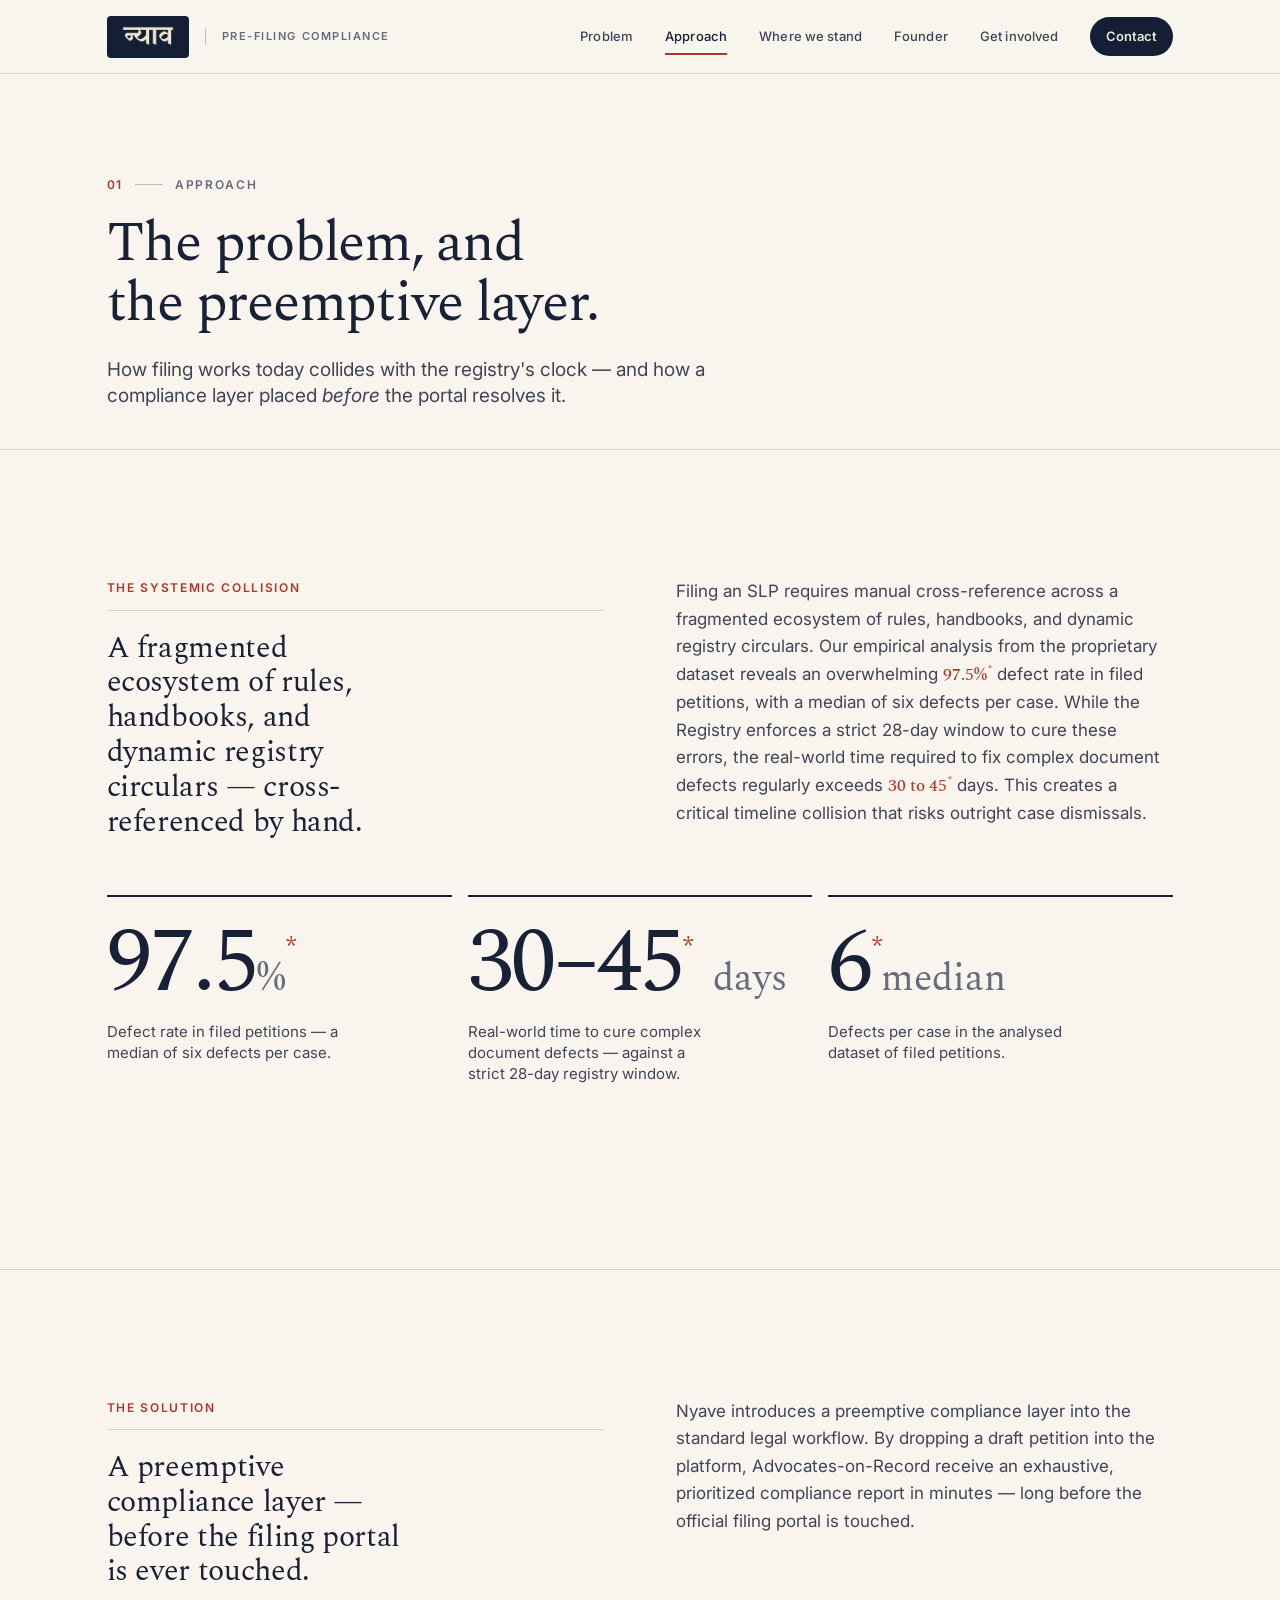
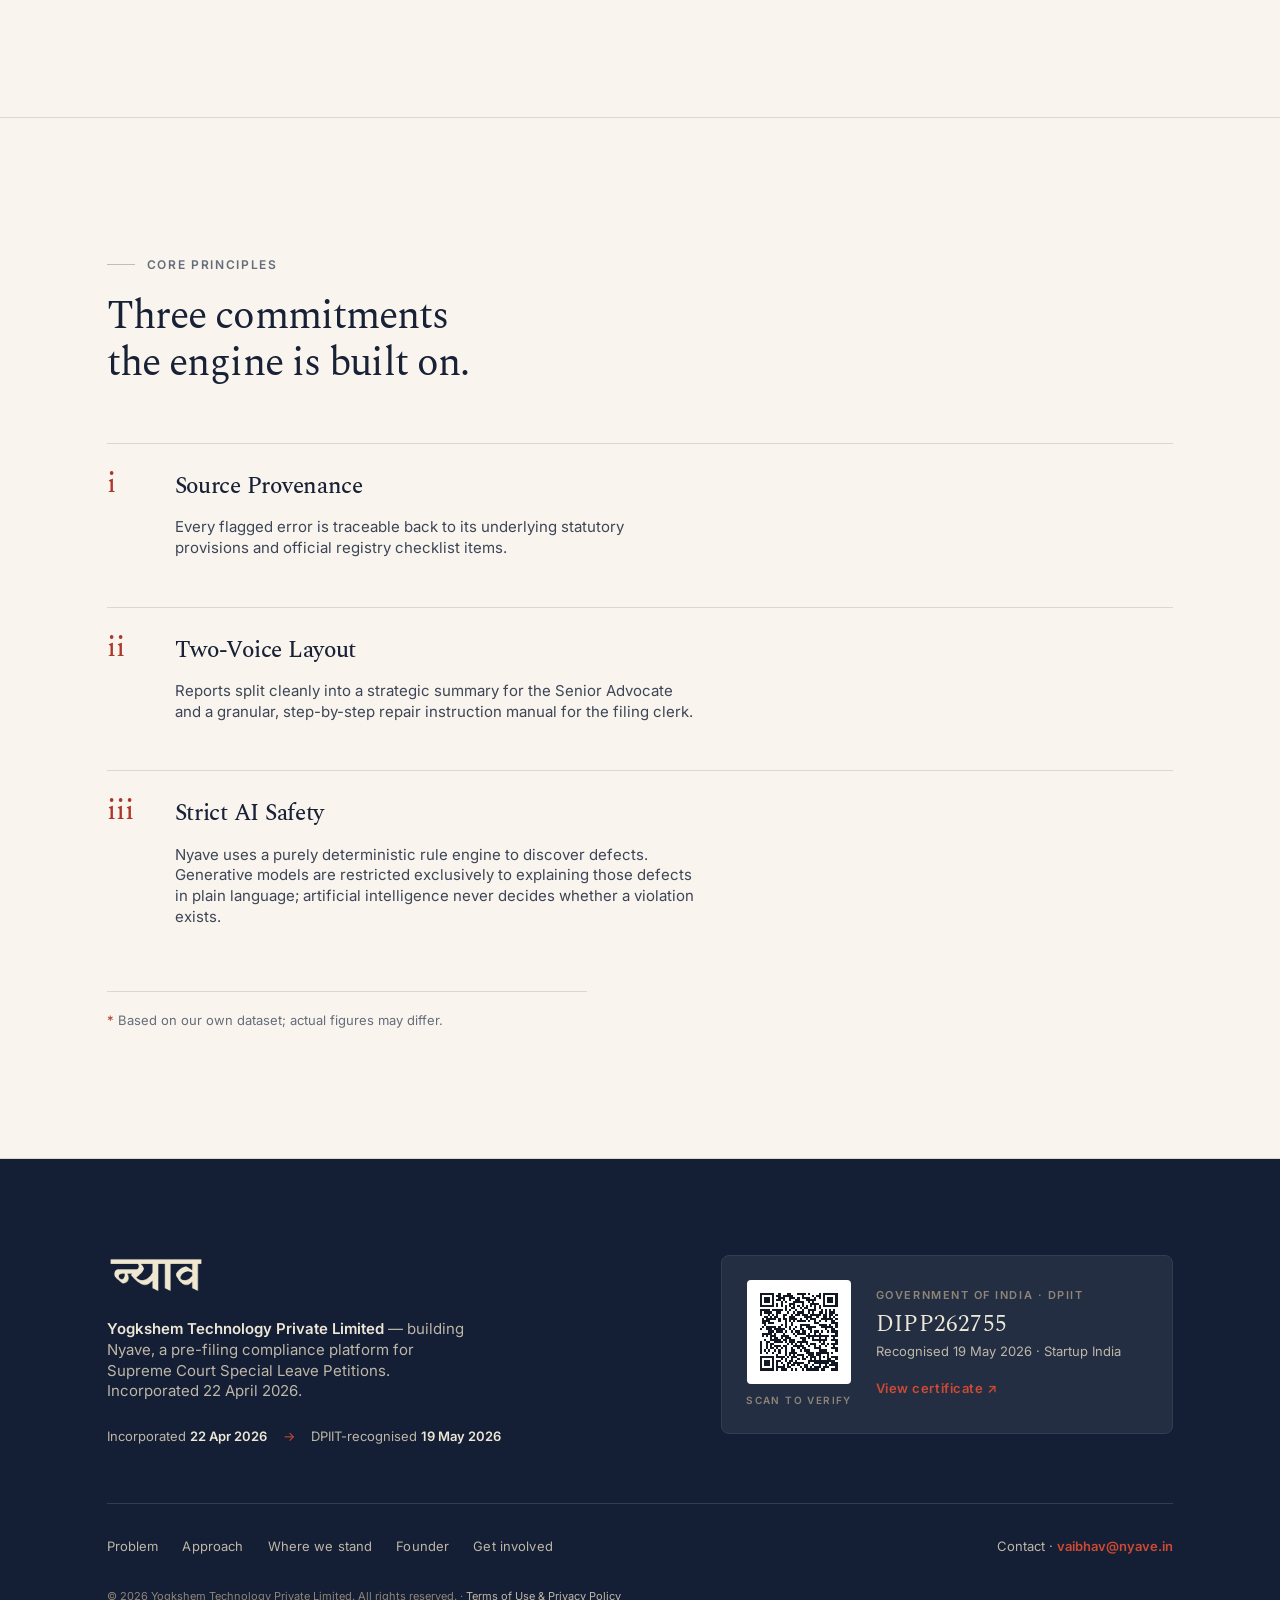
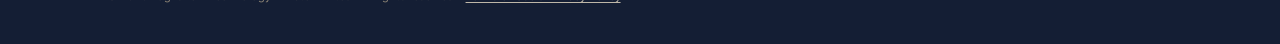
==== approach.html @ aa076293 "Replace Coming Soon with Nyave grant/credibility site Multi-section static site: Problem (hero + qui" ====
<!DOCTYPE html>
<html lang="en">
<head>
<meta charset="UTF-8">
<meta name="viewport" content="width=device-width, initial-scale=1.0">
<title>Approach — Nyave</title>
<meta name="description" content="Nyave introduces a preemptive compliance layer into the standard legal workflow — catching SLP defects before the registry does.">
<meta property="og:title" content="Approach — Nyave">
<meta property="og:description" content="The systemic collision in SLP filing, and the preemptive compliance layer that resolves it.">
<link rel="preconnect" href="https://fonts.googleapis.com">
<link rel="preconnect" href="https://fonts.gstatic.com" crossorigin>
<link href="https://fonts.googleapis.com/css2?family=Inter:wght@400;500;600;700&family=Noto+Serif+Devanagari:wght@500;600;700&family=Spectral:ital,wght@0,300;0,400;0,500;0,600;1,400;1,500&display=swap" rel="stylesheet">
<link rel="stylesheet" href="tokens.css">
<link rel="stylesheet" href="styles.css">
</head>
<body>

<header class="nav">
  <div class="nav-inner">
    <a class="brand" href="index.html" aria-label="Nyave home">
      <span class="brand-plate"><img src="assets/logo-cream.png" alt="Nyave — न्याव"></span>
      <span class="brand-tag">Pre-Filing Compliance</span>
    </a>
    <button class="nav-toggle" aria-label="Menu"><span></span><span></span><span></span></button>
    <nav class="nav-links">
      <a class="nav-link" href="index.html">Problem</a>
      <a class="nav-link active" href="approach.html">Approach</a>
      <a class="nav-link" href="where-we-stand.html">Where we stand</a>
      <a class="nav-link" href="founder.html">Founder</a>
      <a class="nav-link" href="get-involved.html">Get involved</a>
      <a class="nav-cta" href="mailto:vaibhav@nyave.in">Contact</a>
    </nav>
  </div>
</header>

<!-- ===== PAGE HEAD ===== -->
<div class="page-head">
  <div class="wrap reveal">
    <div class="eyebrow"><span class="num">01</span> <span class="tick"></span> Approach</div>
    <h1 class="page-title">The problem, and the preemptive layer.</h1>
    <p class="page-lede">How filing works today collides with the registry's clock — and how a compliance layer placed <em>before</em> the portal resolves it.</p>
  </div>
</div>

<!-- ===== SYSTEMIC COLLISION ===== -->
<section class="section">
  <div class="wrap">
    <div class="cols2 reveal">
      <div>
        <div class="col-label">The Systemic Collision</div>
        <p class="lead serif" style="font-size:var(--t-xl); line-height:var(--lh-snug); letter-spacing:var(--tr-snug); color:var(--ink); max-width:20ch;">A fragmented ecosystem of rules, handbooks, and dynamic registry circulars — cross-referenced by hand.</p>
      </div>
      <div>
        <p class="prose">Filing an SLP requires manual cross-reference across a fragmented ecosystem of rules, handbooks, and dynamic registry circulars. Our empirical analysis from the proprietary dataset reveals an overwhelming <span class="stat-inline">97.5%<span class="ast">*</span></span> defect rate in filed petitions, with a median of six defects per case. While the Registry enforces a strict 28-day window to cure these errors, the real-world time required to fix complex document defects regularly exceeds <span class="stat-inline">30 to 45<span class="ast">*</span></span> days. This creates a critical timeline collision that risks outright case dismissals.</p>
      </div>
    </div>

    <div class="stat-row reveal">
      <div class="stat-card">
        <div class="stat-fig"><span data-count="97.5" data-decimals="1">0.0</span><span class="unit">%</span><span class="ast">*</span></div>
        <p class="stat-label">Defect rate in filed petitions — a median of six defects per case.</p>
      </div>
      <div class="stat-card">
        <div class="stat-fig">30–45<span class="ast">*</span> <span class="unit">days</span></div>
        <p class="stat-label">Real-world time to cure complex document defects — against a strict 28-day registry window.</p>
      </div>
      <div class="stat-card">
        <div class="stat-fig">6<span class="ast">*</span><span class="unit">median</span></div>
        <p class="stat-label">Defects per case in the analysed dataset of filed petitions.</p>
      </div>
    </div>
  </div>
</section>

<!-- ===== THE SOLUTION ===== -->
<section class="section">
  <div class="wrap">
    <div class="cols2 reveal">
      <div>
        <div class="col-label">The Solution</div>
        <p class="lead serif" style="font-size:var(--t-xl); line-height:var(--lh-snug); letter-spacing:var(--tr-snug); color:var(--ink); max-width:20ch;">A preemptive compliance layer — before the filing portal is ever touched.</p>
      </div>
      <div>
        <p class="prose">Nyave introduces a preemptive compliance layer into the standard legal workflow. By dropping a draft petition into the platform, Advocates-on-Record receive an exhaustive, prioritized compliance report in minutes — long before the official filing portal is touched.</p>
      </div>
    </div>
  </div>
</section>

<!-- ===== CORE PRINCIPLES ===== -->
<section class="section">
  <div class="wrap">
    <div class="section-head reveal">
      <div class="eyebrow"><span class="tick"></span> Core Principles</div>
      <h2 class="section-title">Three commitments the engine is built on.</h2>
    </div>
    <div class="principles reveal">
      <div class="principle">
        <div class="principle-idx">i</div>
        <div>
          <h3>Source Provenance</h3>
          <p>Every flagged error is traceable back to its underlying statutory provisions and official registry checklist items.</p>
        </div>
      </div>
      <div class="principle">
        <div class="principle-idx">ii</div>
        <div>
          <h3>Two-Voice Layout</h3>
          <p>Reports split cleanly into a strategic summary for the Senior Advocate and a granular, step-by-step repair instruction manual for the filing clerk.</p>
        </div>
      </div>
      <div class="principle">
        <div class="principle-idx">iii</div>
        <div>
          <h3>Strict AI Safety</h3>
          <p>Nyave uses a purely deterministic rule engine to discover defects. Generative models are restricted exclusively to explaining those defects in plain language; artificial intelligence never decides whether a violation exists.</p>
        </div>
      </div>
    </div>

    <p class="footnote reveal"><span class="ast">*</span> Based on our own dataset; actual figures may differ.</p>
  </div>
</section>

<!-- ===== FOOTER ===== -->
<footer class="footer">
  <div class="footer-inner">
    <div class="footer-top">
      <div>
        <div class="footer-logo"><img src="assets/logo-cream.png" alt="Nyave — न्याव"></div>
        <p class="footer-entity"><b>Yogkshem Technology Private Limited</b> — building Nyave, a pre-filing compliance platform for Supreme Court Special Leave Petitions. Incorporated 22 April 2026.</p>
        <div class="seq">
          <span>Incorporated <b>22 Apr 2026</b></span>
          <span class="arrow" aria-hidden="true">→</span>
          <span>DPIIT-recognised <b>19 May 2026</b></span>
        </div>
      </div>
      <div class="dpiit">
        <a class="dpiit-qr" href="assets/DPIIT-Certificate.pdf" target="_blank" rel="noopener" aria-label="View and verify the DPIIT recognition certificate">
          <img src="assets/dpiit-qr.png" alt="QR code linking to the official DPIIT recognition certificate">
          <span class="dpiit-qr-cap">Scan to verify</span>
        </a>
        <div class="dpiit-body">
          <div class="dpiit-label">Government of India · DPIIT</div>
          <div class="dpiit-id">DIPP262755</div>
          <div class="dpiit-date">Recognised 19 May 2026 · Startup India</div>
          <a class="dpiit-link" href="assets/DPIIT-Certificate.pdf" target="_blank" rel="noopener">View certificate ↗</a>
        </div>
      </div>
    </div>
    <div class="footer-bottom">
      <nav class="footer-nav">
        <a href="index.html">Problem</a>
        <a href="approach.html">Approach</a>
        <a href="where-we-stand.html">Where we stand</a>
        <a href="founder.html">Founder</a>
        <a href="get-involved.html">Get involved</a>
      </nav>
      <div class="footer-contact">Contact · <a href="mailto:vaibhav@nyave.in">vaibhav@nyave.in</a></div>
    </div>
    <p class="footer-legal">© 2026 Yogkshem Technology Private Limited. All rights reserved. · <a href="terms.html">Terms of Use &amp; Privacy Policy</a></p>
  </div>
</footer>

<script src="site.js"></script>
</body>
</html>
---- tokens.css ----
/* ============================================================
   NYAVE — Grant / Credibility Site
   Design tokens. Single source of truth.
   Warm cream paper · deep navy-ink · single brick-red accent
   (drawn from the logo). Editorial-legal, restrained.
   ============================================================ */

:root {

  /* ----- COLOR · cream paper ---------------------------------- */
  --paper:     oklch(0.972 0.011 83);   /* page background */
  --paper-2:   oklch(0.953 0.013 82);   /* raised panel */
  --paper-3:   oklch(0.932 0.015 80);   /* sunken / inset */

  /* ----- COLOR · navy ink (text on paper + dark sections) ----- */
  --ink:       oklch(0.250 0.040 264);  /* primary text, headlines */
  --ink-2:     oklch(0.390 0.030 264);  /* body secondary */
  --ink-3:     oklch(0.530 0.024 264);  /* metadata, captions */
  --ink-4:     oklch(0.680 0.018 264);  /* faint, placeholder */

  --navy:      oklch(0.238 0.045 264);  /* dark section bg (= logo) */
  --navy-deep: oklch(0.188 0.040 264);  /* deeper navy */
  --navy-2:    oklch(0.300 0.042 264);  /* raised panel on navy */
  --navy-rule: oklch(0.360 0.038 264);  /* hairline on navy */

  /* ----- COLOR · bone (text on navy) -------------------------- */
  --bone:      oklch(0.928 0.022 88);   /* primary on navy (= logo) */
  --bone-2:    oklch(0.780 0.022 84);   /* secondary on navy */
  --bone-3:    oklch(0.620 0.024 80);   /* tertiary on navy */

  /* ----- COLOR · brick red (single accent) -------------------- */
  --red:       oklch(0.510 0.155 30);   /* the accent (= logo NYAVE) */
  --red-deep:  oklch(0.440 0.150 29);   /* hover on paper */
  --red-bright:oklch(0.585 0.170 32);   /* on navy */
  --red-soft:  oklch(0.928 0.038 40);   /* wash on paper */
  --red-line:  oklch(0.820 0.080 36);   /* hairline on soft */

  /* ----- STATUS (progress tracker) ---------------------------- */
  --done:      oklch(0.520 0.095 175);  /* muted teal — completed */
  --done-soft: oklch(0.930 0.035 175);
  --active:    var(--red);              /* live now */
  --active-soft: var(--red-soft);
  --next:      var(--ink-4);            /* upcoming */

  /* ----- RULES ------------------------------------------------ */
  --rule:        oklch(0.882 0.012 83);
  --rule-strong: oklch(0.800 0.018 80);

  /* ----- TYPE ------------------------------------------------- */
  --serif: 'Spectral', Georgia, 'Times New Roman', serif;
  --sans:  'Inter', -apple-system, 'SF Pro Text', system-ui, 'Segoe UI', sans-serif;
  --deva:  'Noto Serif Devanagari', 'Spectral', serif;

  --t-eyebrow: 12px;
  --t-xs:   13px;
  --t-sm:   15px;
  --t-base: 17px;
  --t-md:   19px;
  --t-lg:   23px;
  --t-xl:   30px;
  --t-2xl:  40px;
  --t-3xl:  clamp(34px, 4.4vw, 58px);
  --t-hero: clamp(40px, 6.1vw, 88px);
  --t-stat: clamp(52px, 7vw, 104px);

  --lh-tight: 1.05;
  --lh-snug:  1.16;
  --lh-mid:   1.38;
  --lh-body:  1.62;

  --tr-tight: -0.022em;
  --tr-snug:  -0.012em;
  --tr-label: 0.14em;
  --tr-wide:  0.22em;

  /* ----- SPACE · 4pt ------------------------------------------ */
  --s1: 4px;  --s2: 8px;  --s3: 12px;  --s4: 16px;
  --s5: 20px; --s6: 24px; --s7: 32px;  --s8: 40px;
  --s9: 56px; --s10: 72px; --s11: 96px; --s12: 128px; --s13: 176px;

  /* ----- LAYOUT ----------------------------------------------- */
  --maxw:    1200px;
  --measure: 64ch;
  --nav-h:   74px;
  --gutter:  clamp(22px, 5.2vw, 96px);

  --r1: 2px; --r2: 4px; --r3: 8px; --r-pill: 999px;

  /* ----- MOTION ----------------------------------------------- */
  --ease:     cubic-bezier(0.22, 0.61, 0.36, 1);
  --ease-out: cubic-bezier(0.16, 1, 0.3, 1);
  --t-fast: 180ms;
  --t-mid:  340ms;
  --t-slow: 720ms;
}
---- styles.css ----
/* ============================================================
   NYAVE — base + chrome + components
   Reads tokens.css. Editorial-legal. Multi-page.
   ============================================================ */

*,*::before,*::after { box-sizing: border-box; }
html { scroll-behavior: smooth; }
body {
  margin: 0;
  background: var(--paper);
  color: var(--ink);
  font-family: var(--sans);
  font-size: var(--t-base);
  line-height: var(--lh-body);
  -webkit-font-smoothing: antialiased;
  text-rendering: optimizeLegibility;
}
img { max-width: 100%; display: block; }
a { color: inherit; text-decoration: none; }
h1,h2,h3,h4,p { margin: 0; }

/* subtle paper grain on the whole page (legal-document texture) */
body::before {
  content: "";
  position: fixed; inset: 0;
  pointer-events: none; z-index: 1;
  opacity: 0.45;
  background-image:
    repeating-linear-gradient(0deg,
      transparent 0 39px,
      oklch(0.5 0.02 264 / 0.015) 39px 40px);
  mix-blend-mode: multiply;
}

/* ---- shared layout ---------------------------------------- */
.wrap { max-width: var(--maxw); margin: 0 auto; padding-inline: var(--gutter); }
.measure { max-width: var(--measure); }
.center { text-align: center; }

/* section number + label eyebrow */
.eyebrow {
  display: inline-flex; align-items: center; gap: var(--s3);
  font-family: var(--sans);
  font-size: var(--t-eyebrow);
  font-weight: 600;
  letter-spacing: var(--tr-label);
  text-transform: uppercase;
  color: var(--ink-3);
}
.eyebrow .num { color: var(--red); font-weight: 600; }
.eyebrow .tick { width: 28px; height: 1px; background: var(--rule-strong); }

.serif { font-family: var(--serif); }
.italic { font-style: italic; }

/* ============================================================
   NAV
   ============================================================ */
.nav {
  position: sticky; top: 0; z-index: 40;
  height: var(--nav-h);
  display: flex; align-items: center;
  background: oklch(0.972 0.011 83 / 0.86);
  backdrop-filter: blur(10px);
  border-bottom: 1px solid var(--rule);
}
.nav-inner {
  width: 100%; max-width: var(--maxw); margin: 0 auto;
  padding-inline: var(--gutter);
  display: flex; align-items: center; justify-content: space-between;
  gap: var(--s6);
}
.brand {
  display: inline-flex; align-items: center; gap: var(--s4);
}
.brand-plate {
  display: inline-flex; align-items: center; justify-content: center;
  background: var(--navy);
  padding: 9px 14px 11px;
  border-radius: var(--r2);
}
.brand-plate img { height: 22px; width: auto; }
.brand-tag {
  font-family: var(--sans);
  font-size: 11px; font-weight: 600;
  letter-spacing: var(--tr-label); text-transform: uppercase;
  color: var(--ink-3);
  border-left: 1px solid var(--rule-strong);
  padding-left: var(--s4);
}
.nav-links { display: flex; align-items: center; gap: var(--s7); }
.nav-link {
  font-size: var(--t-xs); font-weight: 500;
  letter-spacing: 0.01em;
  color: var(--ink-2);
  padding: 6px 0; position: relative;
  transition: color var(--t-fast) var(--ease);
}
.nav-link:hover { color: var(--ink); }
.nav-link.active { color: var(--ink); }
.nav-link.active::after {
  content: ""; position: absolute; left: 0; right: 0; bottom: -2px;
  height: 2px; background: var(--red);
}
.nav-cta {
  font-size: var(--t-xs); font-weight: 600;
  color: var(--bone); background: var(--navy);
  padding: 9px 16px; border-radius: var(--r-pill);
  transition: background var(--t-fast) var(--ease);
}
.nav-cta:hover { background: var(--navy-deep); }
.nav-toggle { display: none; }

/* ============================================================
   PAGE HEADER (content pages)
   ============================================================ */
.page-head { padding: var(--s11) 0 var(--s8); border-bottom: 1px solid var(--rule); }
.page-head .eyebrow { margin-bottom: var(--s5); }
.page-title {
  font-family: var(--serif); font-weight: 400;
  font-size: var(--t-3xl); line-height: var(--lh-tight);
  letter-spacing: var(--tr-tight); color: var(--ink);
  max-width: 18ch;
}
.page-lede {
  margin-top: var(--s6);
  font-size: var(--t-md); line-height: var(--lh-mid);
  color: var(--ink-2); max-width: 56ch;
}

/* ============================================================
   HERO (index)
   ============================================================ */
.hero {
  position: relative;
  padding: clamp(56px, 9vw, 128px) 0 var(--s10);
  overflow: hidden;
}
.hero-eyebrow { margin-bottom: var(--s6); }
.hero-title {
  font-family: var(--serif); font-weight: 400;
  font-size: var(--t-hero); line-height: var(--lh-tight);
  letter-spacing: var(--tr-tight); color: var(--ink);
  max-width: 17ch;
}
.hero-title .accent { color: var(--red); font-style: italic; }
.hero-sub {
  margin-top: var(--s7);
  font-size: var(--t-md); line-height: var(--lh-mid);
  color: var(--ink-2); max-width: 56ch;
}
.hero-meta {
  margin-top: var(--s8);
  display: flex; flex-wrap: wrap; align-items: center; gap: var(--s4) var(--s6);
  font-family: var(--sans); font-size: var(--t-xs);
  letter-spacing: var(--tr-label); text-transform: uppercase; font-weight: 600;
  color: var(--ink-3);
}
.hero-meta .dot { width: 4px; height: 4px; border-radius: 50%; background: var(--red); }
.hero-meta b { color: var(--ink); font-weight: 600; }

/* prominent launch callout */
.hero-launch {
  margin-top: var(--s8);
  display: inline-flex; align-items: baseline; gap: var(--s4);
  padding: var(--s4) var(--s6);
  border: 1px solid var(--rule-strong);
  border-left: 3px solid var(--red);
  border-radius: var(--r2);
  background: var(--paper-2);
}
.hero-launch-label {
  font-size: var(--t-eyebrow); font-weight: 600;
  letter-spacing: var(--tr-label); text-transform: uppercase; color: var(--ink-3);
}
.hero-launch-date {
  font-family: var(--serif); font-size: var(--t-xl);
  color: var(--red); letter-spacing: var(--tr-snug); line-height: 1;
}

/* faint watermark numeral in hero corner */
.hero-watermark {
  position: absolute; right: calc(-1 * var(--gutter)); top: 50%;
  transform: translateY(-50%);
  font-family: var(--deva);
  font-size: 44vh; line-height: 1; color: var(--ink);
  opacity: 0.030; pointer-events: none; user-select: none;
  z-index: 0;
}
.hero > .wrap { position: relative; z-index: 2; }

/* ============================================================
   QUICK TRACKER (hero) — compact vertical
   ============================================================ */
.qtrack {
  margin-top: var(--s10);
  border-top: 1px solid var(--rule);
  padding-top: var(--s7);
}
.qtrack-head {
  display: flex; align-items: baseline; justify-content: space-between;
  gap: var(--s4); margin-bottom: var(--s6); flex-wrap: wrap;
}
.qtrack-head h2 {
  font-family: var(--sans); font-size: var(--t-eyebrow); font-weight: 600;
  letter-spacing: var(--tr-label); text-transform: uppercase; color: var(--ink-3);
}
.qtrack-asof { font-size: var(--t-xs); color: var(--ink-3); }
.qtrack-asof a { color: var(--red); }
.qtrack-list {
  display: grid; grid-template-columns: repeat(4, 1fr); gap: 0;
  border: 1px solid var(--rule-strong); border-radius: var(--r3);
  overflow: hidden; background: var(--paper-2);
}
.qstage {
  padding: var(--s6) var(--s6) var(--s7);
  border-right: 1px solid var(--rule);
  position: relative;
}
.qstage:last-child { border-right: 0; }
.qstage-top {
  display: flex; align-items: center; gap: var(--s3);
  margin-bottom: var(--s4);
}
.qstage-node {
  width: 11px; height: 11px; border-radius: 50%;
  border: 2px solid var(--next); background: var(--paper-2);
  flex: none;
}
.qstage.is-active .qstage-node { border-color: var(--red); background: var(--red); }
.qstage.is-done   .qstage-node { border-color: var(--done); background: var(--done); }
.qstage.is-target .qstage-node { border-color: var(--ink); }
.qstage-idx {
  font-family: var(--sans); font-size: 11px; font-weight: 600;
  letter-spacing: var(--tr-label); color: var(--ink-4);
}
.qstage-name {
  font-family: var(--serif); font-size: var(--t-md); line-height: var(--lh-snug);
  color: var(--ink); margin-bottom: var(--s4); letter-spacing: var(--tr-snug);
}
.qstage-prog {
  display: flex; align-items: baseline; gap: var(--s3);
  margin-bottom: var(--s3); flex-wrap: wrap;
}
.qstage-pct {
  font-family: var(--serif); font-size: var(--t-lg); line-height: 1;
  color: var(--ink); letter-spacing: var(--tr-tight);
}
.qstage.is-active .qstage-pct { color: var(--red); }
.qstage-pct.muted { color: var(--ink-4); }
.qbar {
  height: 4px; background: var(--paper-3); border-radius: 2px; overflow: hidden;
}
.qbar-fill { display: block; height: 100%; background: var(--red); border-radius: 2px; }
.qstage.is-done .qbar-fill { background: var(--done); }
.qbar-fill.target { background: var(--ink-4); }
.qstage-status {
  display: inline-block;
  font-family: var(--sans); font-size: 11px; font-weight: 600;
  letter-spacing: var(--tr-label); text-transform: uppercase;
}
.qstage.is-active .qstage-status { color: var(--red); }
.qstage.is-done   .qstage-status { color: var(--done); }
.qstage.is-next   .qstage-status,
.qstage.is-target .qstage-status { color: var(--ink-3); }
.qstage-date { display: block; margin-top: var(--s2); font-size: var(--t-xs); color: var(--ink-3); letter-spacing: 0; text-transform: none; font-weight: 500; }

/* ============================================================
   SECTIONS
   ============================================================ */
.section { padding: var(--s12) 0; border-bottom: 1px solid var(--rule); }
.section.tight { padding: var(--s10) 0; }
.section-head { margin-bottom: var(--s9); }
.section-head .eyebrow { margin-bottom: var(--s5); }
.section-title {
  font-family: var(--serif); font-weight: 400;
  font-size: var(--t-2xl); line-height: var(--lh-snug);
  letter-spacing: var(--tr-tight); color: var(--ink); max-width: 20ch;
}
.prose { font-size: var(--t-base); line-height: var(--lh-body); color: var(--ink-2); max-width: var(--measure); }
.prose + .prose { margin-top: var(--s5); }
.prose strong { color: var(--ink); font-weight: 600; }
.lead { font-size: var(--t-md); line-height: var(--lh-mid); color: var(--ink); }

/* pulled-out number inside prose */
.stat-inline {
  font-family: var(--serif); font-weight: 500;
  color: var(--red); font-style: normal;
  white-space: nowrap;
}
.stat-inline .ast { font-size: 0.62em; vertical-align: super; color: var(--red); margin-left: 1px; }

/* big pulled-out stat block (evidence) */
.stat-row {
  display: grid; grid-template-columns: repeat(auto-fit, minmax(190px, 1fr));
  gap: var(--s4); margin: var(--s9) 0 var(--s7);
}
.stat-card {
  padding: var(--s6) 0; border-top: 2px solid var(--ink);
}
.stat-fig {
  font-family: var(--serif); font-weight: 400;
  font-size: var(--t-stat); line-height: 0.95; letter-spacing: var(--tr-tight);
  color: var(--ink);
}
.stat-fig.nowrap { white-space: nowrap; }
.stat-eyebrow {
  font-size: var(--t-eyebrow); font-weight: 600;
  letter-spacing: var(--tr-label); text-transform: uppercase; color: var(--red);
  margin-bottom: var(--s3);
}
.stat-fig .ast { font-size: 0.34em; vertical-align: super; color: var(--red); }
.stat-fig .unit { font-size: 0.42em; color: var(--ink-3); letter-spacing: 0; }
.stat-label {
  margin-top: var(--s4); font-size: var(--t-sm); line-height: var(--lh-mid);
  color: var(--ink-2); max-width: 26ch;
}

/* footnote (asterisk resolver) */
.footnote {
  margin-top: var(--s8); padding-top: var(--s5);
  border-top: 1px solid var(--rule);
  font-size: var(--t-xs); color: var(--ink-3); line-height: var(--lh-mid);
  max-width: 60ch;
}
.footnote .ast { color: var(--red); }

/* principle list */
.principles { display: grid; gap: var(--s6); margin-top: var(--s8); }
.principle {
  display: grid; grid-template-columns: 48px 1fr; gap: var(--s5);
  padding: var(--s6) 0; border-top: 1px solid var(--rule);
}
.principle-idx {
  font-family: var(--serif); font-size: var(--t-xl); color: var(--red); line-height: 1;
}
.principle h3 {
  font-family: var(--serif); font-weight: 500; font-size: var(--t-lg);
  color: var(--ink); margin-bottom: var(--s3); letter-spacing: var(--tr-snug);
}
.principle p { font-size: var(--t-sm); line-height: var(--lh-mid); color: var(--ink-2); max-width: 58ch; }

/* two-column block */
.cols2 { display: grid; grid-template-columns: 1fr 1fr; gap: var(--s10); align-items: start; }
.col-label {
  font-family: var(--sans); font-size: var(--t-eyebrow); font-weight: 600;
  letter-spacing: var(--tr-label); text-transform: uppercase; color: var(--red);
  margin-bottom: var(--s5); padding-bottom: var(--s3);
  border-bottom: 1px solid var(--rule);
}

/* ============================================================
   DETAILED TRACKER — vertical timeline (Where We Stand)
   ============================================================ */
.timeline { position: relative; margin-top: var(--s8); padding-left: var(--s8); }
.timeline::before {
  content: ""; position: absolute; left: 11px; top: 8px; bottom: 8px;
  width: 2px; background: var(--rule-strong);
}
.tl-fill {
  position: absolute; left: 11px; top: 8px; width: 2px;
  background: var(--red); border-radius: 2px;
}
.tl-item { position: relative; padding-bottom: var(--s9); }
.tl-item:last-child { padding-bottom: 0; }
.tl-node {
  position: absolute; left: calc(-1 * var(--s8) + 5px); top: 3px;
  width: 14px; height: 14px; border-radius: 50%;
  background: var(--paper); border: 2px solid var(--next); z-index: 2;
}
.tl-item.is-active .tl-node { border-color: var(--red); background: var(--red); box-shadow: 0 0 0 5px var(--red-soft); }
.tl-item.is-done   .tl-node { border-color: var(--done); background: var(--done); }
.tl-item.is-target .tl-node { border-color: var(--ink); background: var(--paper); }
.tl-top { display: flex; flex-wrap: wrap; align-items: baseline; gap: var(--s3) var(--s5); margin-bottom: var(--s4); }
.tl-idx { font-family: var(--sans); font-size: 11px; font-weight: 600; letter-spacing: var(--tr-label); color: var(--ink-4); }
.tl-name {
  font-family: var(--serif); font-weight: 500; font-size: var(--t-xl);
  color: var(--ink); letter-spacing: var(--tr-snug);
}
.tl-status {
  font-family: var(--sans); font-size: 11px; font-weight: 600;
  letter-spacing: var(--tr-label); text-transform: uppercase;
  padding: 4px 10px; border-radius: var(--r-pill); white-space: nowrap;
}
.tl-item.is-active .tl-status { color: var(--red); background: var(--red-soft); }
.tl-item.is-done   .tl-status { color: var(--done); background: var(--done-soft); }
.tl-item.is-next   .tl-status { color: var(--ink-3); background: var(--paper-3); }
.tl-item.is-target .tl-status { color: var(--ink); background: var(--paper-3); }
.tl-date { font-family: var(--sans); font-size: var(--t-xs); font-weight: 600; color: var(--ink-3); margin-left: auto; }
.tl-desc { font-size: var(--t-sm); line-height: var(--lh-mid); color: var(--ink-2); max-width: 60ch; }
.tl-bar {
  height: 5px; background: var(--paper-3); border-radius: 3px; overflow: hidden;
  margin: var(--s4) 0 0; max-width: 320px;
}
.tl-bar-fill { display: block; height: 100%; border-radius: 3px; background: var(--red); }
.tl-item.is-done .tl-bar-fill { background: var(--done); }

/* roadmap (forward business phases) */
.roadmap { display: grid; grid-template-columns: repeat(3, 1fr); gap: var(--s6); margin-top: var(--s8); }
.rm-card { padding: var(--s7) var(--s6); background: var(--paper-2); border: 1px solid var(--rule); border-radius: var(--r3); }
.rm-phase { font-family: var(--sans); font-size: 11px; font-weight: 600; letter-spacing: var(--tr-label); text-transform: uppercase; color: var(--red); }
.rm-card h3 { font-family: var(--serif); font-weight: 500; font-size: var(--t-lg); color: var(--ink); margin: var(--s3) 0 var(--s4); letter-spacing: var(--tr-snug); }
.rm-card p { font-size: var(--t-sm); line-height: var(--lh-mid); color: var(--ink-2); }

/* as-of note line */
.asof-note {
  margin-top: var(--s8);
  display: block;
  font-size: var(--t-xs); color: var(--ink-3); line-height: var(--lh-mid);
  padding: var(--s4) var(--s5); background: var(--paper-2);
  border-left: 2px solid var(--rule-strong); border-radius: 0 var(--r2) var(--r2) 0;
  max-width: 64ch;
}
.asof-note a { color: var(--red); }

/* ============================================================
   FOUNDER
   ============================================================ */
.founder-grid { display: grid; grid-template-columns: 360px 1fr; gap: var(--s11); align-items: start; }
.founder-photo-wrap { position: sticky; top: calc(var(--nav-h) + var(--s7)); }
.founder-photo {
  width: 100%; border-radius: var(--r3);
  border: 1px solid var(--rule-strong);
  background: var(--paper-2);
  filter: saturate(0.94) contrast(1.02);
}
.founder-namecard { margin-top: var(--s5); }
.founder-name { font-family: var(--serif); font-size: var(--t-xl); color: var(--ink); letter-spacing: var(--tr-snug); }
.founder-role { font-size: var(--t-xs); color: var(--ink-3); letter-spacing: var(--tr-label); text-transform: uppercase; font-weight: 600; margin-top: var(--s2); }
.founder-link {
  display: inline-flex; align-items: center; gap: var(--s2);
  margin-top: var(--s5); font-size: var(--t-xs); font-weight: 600;
  letter-spacing: var(--tr-label); text-transform: uppercase; color: var(--red);
}
.founder-link:hover { color: var(--red-deep); }
.founder-body .prose { max-width: 60ch; }
.founder-body .prose + .prose { margin-top: var(--s6); }
.founder-pull {
  font-family: var(--serif); font-style: italic; font-weight: 400;
  font-size: var(--t-xl); line-height: var(--lh-snug); color: var(--ink);
  padding: var(--s6) 0; margin: var(--s7) 0;
  border-top: 1px solid var(--rule); border-bottom: 1px solid var(--rule);
  max-width: 30ch;
}

/* ============================================================
   GET INVOLVED — asks
   ============================================================ */
.asks { display: grid; grid-template-columns: 1fr 1fr; gap: 0; border: 1px solid var(--rule-strong); border-radius: var(--r3); overflow: hidden; margin-top: var(--s8); }
.ask {
  padding: var(--s8) var(--s7);
  border-right: 1px solid var(--rule); border-bottom: 1px solid var(--rule);
}
.ask:nth-child(2n) { border-right: 0; }
.ask:nth-last-child(-n+2) { border-bottom: 0; }
.ask-idx { font-family: var(--sans); font-size: 11px; font-weight: 600; letter-spacing: var(--tr-label); color: var(--red); }
.ask h3 { font-family: var(--serif); font-weight: 500; font-size: var(--t-lg); color: var(--ink); margin: var(--s3) 0 var(--s4); letter-spacing: var(--tr-snug); }
.ask p { font-size: var(--t-sm); line-height: var(--lh-mid); color: var(--ink-2); }
.ask-note {
  margin-top: var(--s7); font-size: var(--t-xs); color: var(--ink-3);
  font-style: italic; line-height: var(--lh-mid);
}

.contact-cta {
  margin-top: var(--s9); padding: var(--s9) var(--s8);
  background: var(--navy); border-radius: var(--r3);
  display: flex; flex-wrap: wrap; align-items: center; justify-content: space-between;
  gap: var(--s6);
}
.contact-cta h3 { font-family: var(--serif); font-weight: 400; font-size: var(--t-2xl); color: var(--bone); letter-spacing: var(--tr-tight); max-width: 16ch; }
.btn-mail {
  display: inline-flex; align-items: center; gap: var(--s3);
  font-size: var(--t-sm); font-weight: 600; color: var(--navy);
  background: var(--bone); padding: 14px 24px; border-radius: var(--r-pill);
  transition: background var(--t-fast) var(--ease), transform var(--t-fast) var(--ease);
}
.btn-mail:hover { background: #fff; transform: translateY(-1px); }

/* ============================================================
   FOOTER (credibility anchor)
   ============================================================ */
.footer { background: var(--navy); color: var(--bone); position: relative; z-index: 2; }
.footer-inner { max-width: var(--maxw); margin: 0 auto; padding: var(--s11) var(--gutter) var(--s8); }
.footer-top { display: grid; grid-template-columns: 1.2fr 1fr; gap: var(--s10); align-items: start; padding-bottom: var(--s9); border-bottom: 1px solid var(--navy-rule); }
.footer-logo img { height: 40px; width: auto; }
.footer-entity { margin-top: var(--s6); font-size: var(--t-sm); color: var(--bone-2); line-height: var(--lh-mid); max-width: 40ch; }
.footer-entity b { color: var(--bone); font-weight: 600; }

/* DPIIT credential — real QR, verifiable */
.dpiit {
  display: flex; align-items: center; gap: var(--s6);
  padding: var(--s6); border: 1px solid var(--navy-rule); border-radius: var(--r3);
  background: var(--navy-2);
}
.dpiit-qr {
  flex: none; display: flex; flex-direction: column; align-items: center; gap: var(--s2);
}
.dpiit-qr img {
  width: 104px; height: 104px; display: block;
  background: #fff; padding: 8px; border-radius: var(--r2);
}
.dpiit-qr-cap {
  font-size: 10px; font-weight: 600; letter-spacing: var(--tr-label);
  text-transform: uppercase; color: var(--bone-3);
}
.dpiit-body { min-width: 0; }
.dpiit-body .dpiit-label { font-size: 11px; font-weight: 600; letter-spacing: var(--tr-label); text-transform: uppercase; color: var(--bone-3); }
.dpiit-body .dpiit-id { font-family: var(--serif); font-size: var(--t-lg); color: var(--bone); margin: var(--s2) 0 4px; letter-spacing: 0.01em; line-height: 1.05; }
.dpiit-body .dpiit-date { font-size: var(--t-xs); color: var(--bone-2); }
.dpiit-link {
  display: inline-flex; align-items: center; gap: var(--s2); margin-top: var(--s4);
  font-size: var(--t-xs); font-weight: 600; letter-spacing: 0.04em;
  color: var(--red-bright); border-bottom: 1px solid transparent;
  transition: border-color var(--t-fast) var(--ease);
}
.dpiit-link:hover { border-bottom-color: var(--red-bright); }

/* speed-of-recognition sequence */
.seq { margin-top: var(--s6); display: flex; align-items: center; gap: var(--s4); flex-wrap: wrap; font-size: var(--t-xs); color: var(--bone-2); }
.seq b { color: var(--bone); font-weight: 600; }
.seq .arrow { color: var(--red-bright); }

.footer-bottom {
  display: flex; flex-wrap: wrap; align-items: center; justify-content: space-between;
  gap: var(--s5); padding-top: var(--s7);
}
.footer-nav { display: flex; flex-wrap: wrap; gap: var(--s6); }
.footer-nav a { font-size: var(--t-xs); color: var(--bone-2); letter-spacing: 0.01em; }
.footer-nav a:hover { color: var(--bone); }
.footer-contact { font-size: var(--t-xs); color: var(--bone-2); }
.footer-contact a { color: var(--red-bright); font-weight: 600; }
.footer-legal { margin-top: var(--s7); font-size: 11px; color: var(--bone-3); line-height: var(--lh-mid); }

/* ============================================================
   REVEAL ANIMATION
   ============================================================ */
.reveal { opacity: 0; transform: translateY(18px); transition: opacity var(--t-slow) var(--ease-out), transform var(--t-slow) var(--ease-out); }
.reveal.in { opacity: 1; transform: none; }
@media (prefers-reduced-motion: reduce) { .reveal { opacity: 1; transform: none; transition: none; } html { scroll-behavior: auto; } }

/* ============================================================
   RESPONSIVE
   ============================================================ */
@media (max-width: 920px) {
  .cols2 { grid-template-columns: 1fr; gap: var(--s8); }
  .founder-grid { grid-template-columns: 1fr; gap: var(--s8); }
  .founder-photo-wrap { position: static; max-width: 320px; }
  .roadmap { grid-template-columns: 1fr; }
  .qtrack-list { grid-template-columns: 1fr 1fr; }
  .qstage:nth-child(2n) { border-right: 0; }
  .qstage:nth-child(-n+2) { border-bottom: 1px solid var(--rule); }
  .footer-top { grid-template-columns: 1fr; gap: var(--s8); }
}
@media (max-width: 680px) {
  :root { --nav-h: 64px; }
  .nav-links { display: none; }
  .nav-links.open {
    display: flex; flex-direction: column; gap: 0;
    position: absolute; top: var(--nav-h); left: 0; right: 0;
    background: var(--paper); border-bottom: 1px solid var(--rule-strong);
    padding: var(--s4) var(--gutter) var(--s6);
  }
  .nav-links.open .nav-link { padding: var(--s4) 0; border-bottom: 1px solid var(--rule); width: 100%; }
  .nav-links.open .nav-cta { margin-top: var(--s4); align-self: flex-start; }
  .nav-toggle {
    display: inline-flex; flex-direction: column; gap: 4px;
    background: none; border: 0; cursor: pointer; padding: 8px;
  }
  .nav-toggle span { width: 22px; height: 2px; background: var(--ink); display: block; }
  .qtrack-list { grid-template-columns: 1fr; }
  .qstage { border-right: 0; border-bottom: 1px solid var(--rule); }
  .qstage:last-child { border-bottom: 0; }
  .asks { grid-template-columns: 1fr; }
  .ask { border-right: 0; }
  .ask:nth-last-child(2) { border-bottom: 1px solid var(--rule); }
  .stat-row { grid-template-columns: 1fr 1fr; }
  .contact-cta { flex-direction: column; align-items: flex-start; }
  .section { padding: var(--s10) 0; }
}
@media (max-width: 460px) {
  .stat-row { grid-template-columns: 1fr; }
}

/* ============================================================
   GRANT-SITE ADDITIONS — launch caveat, pipeline link
   ============================================================ */
.hero-launch-note {
  display: block; margin-top: var(--s3);
  font-size: var(--t-xs); color: var(--ink-3); font-style: italic;
}
.hero-launch-date .ast, .qstage-status .ast, .tl-date .ast {
  font-size: 0.5em; vertical-align: super; color: var(--red); margin-left: 1px;
}
.qtrack-link {
  display: inline-block; margin-top: var(--s5);
  font-size: var(--t-xs); font-weight: 600; letter-spacing: var(--tr-label);
  text-transform: uppercase; color: var(--red); text-decoration: none;
}
.qtrack-link:hover { text-decoration: underline; }
.tl-note {
  display: block; margin-top: var(--s2);
  font-size: var(--t-xs); color: var(--ink-3); font-style: italic;
}
.footer-legal a { color: var(--bone-2); text-decoration: underline; text-underline-offset: 2px; }
.footer-legal a:hover { color: var(--bone); }

/* ---- legal page (terms & privacy) ---- */
.legal { max-width: 780px; margin: 0 auto; padding: var(--s9) var(--gutter) var(--s12); }
.legal-updated { font-size: var(--t-xs); color: var(--ink-3); letter-spacing: var(--tr-label); text-transform: uppercase; margin-bottom: var(--s7); }
.legal-lead { font-size: var(--t-md); color: var(--ink-2); line-height: var(--lh-mid); max-width: 64ch; margin-bottom: var(--s6); }
.legal h2 { font-family: var(--serif); font-weight: 500; font-size: var(--t-lg); letter-spacing: var(--tr-snug); color: var(--ink); margin: var(--s8) 0 var(--s3); }
.legal h2 .n { font-family: var(--sans); font-size: var(--t-eyebrow); font-weight: 700; letter-spacing: var(--tr-label); color: var(--red); margin-right: var(--s3); vertical-align: middle; }
.legal p { font-size: var(--t-sm); line-height: var(--lh-body); color: var(--ink-2); max-width: 68ch; margin-bottom: var(--s4); }
.legal ul { margin: 0 0 var(--s4); padding-left: var(--s5); }
.legal li { font-size: var(--t-sm); line-height: var(--lh-mid); color: var(--ink-2); margin-bottom: var(--s3); max-width: 66ch; }
.legal strong { color: var(--ink); font-weight: 600; }
.legal a { color: var(--red); }
.legal address { font-style: normal; font-size: var(--t-sm); line-height: var(--lh-mid); color: var(--ink-2); }
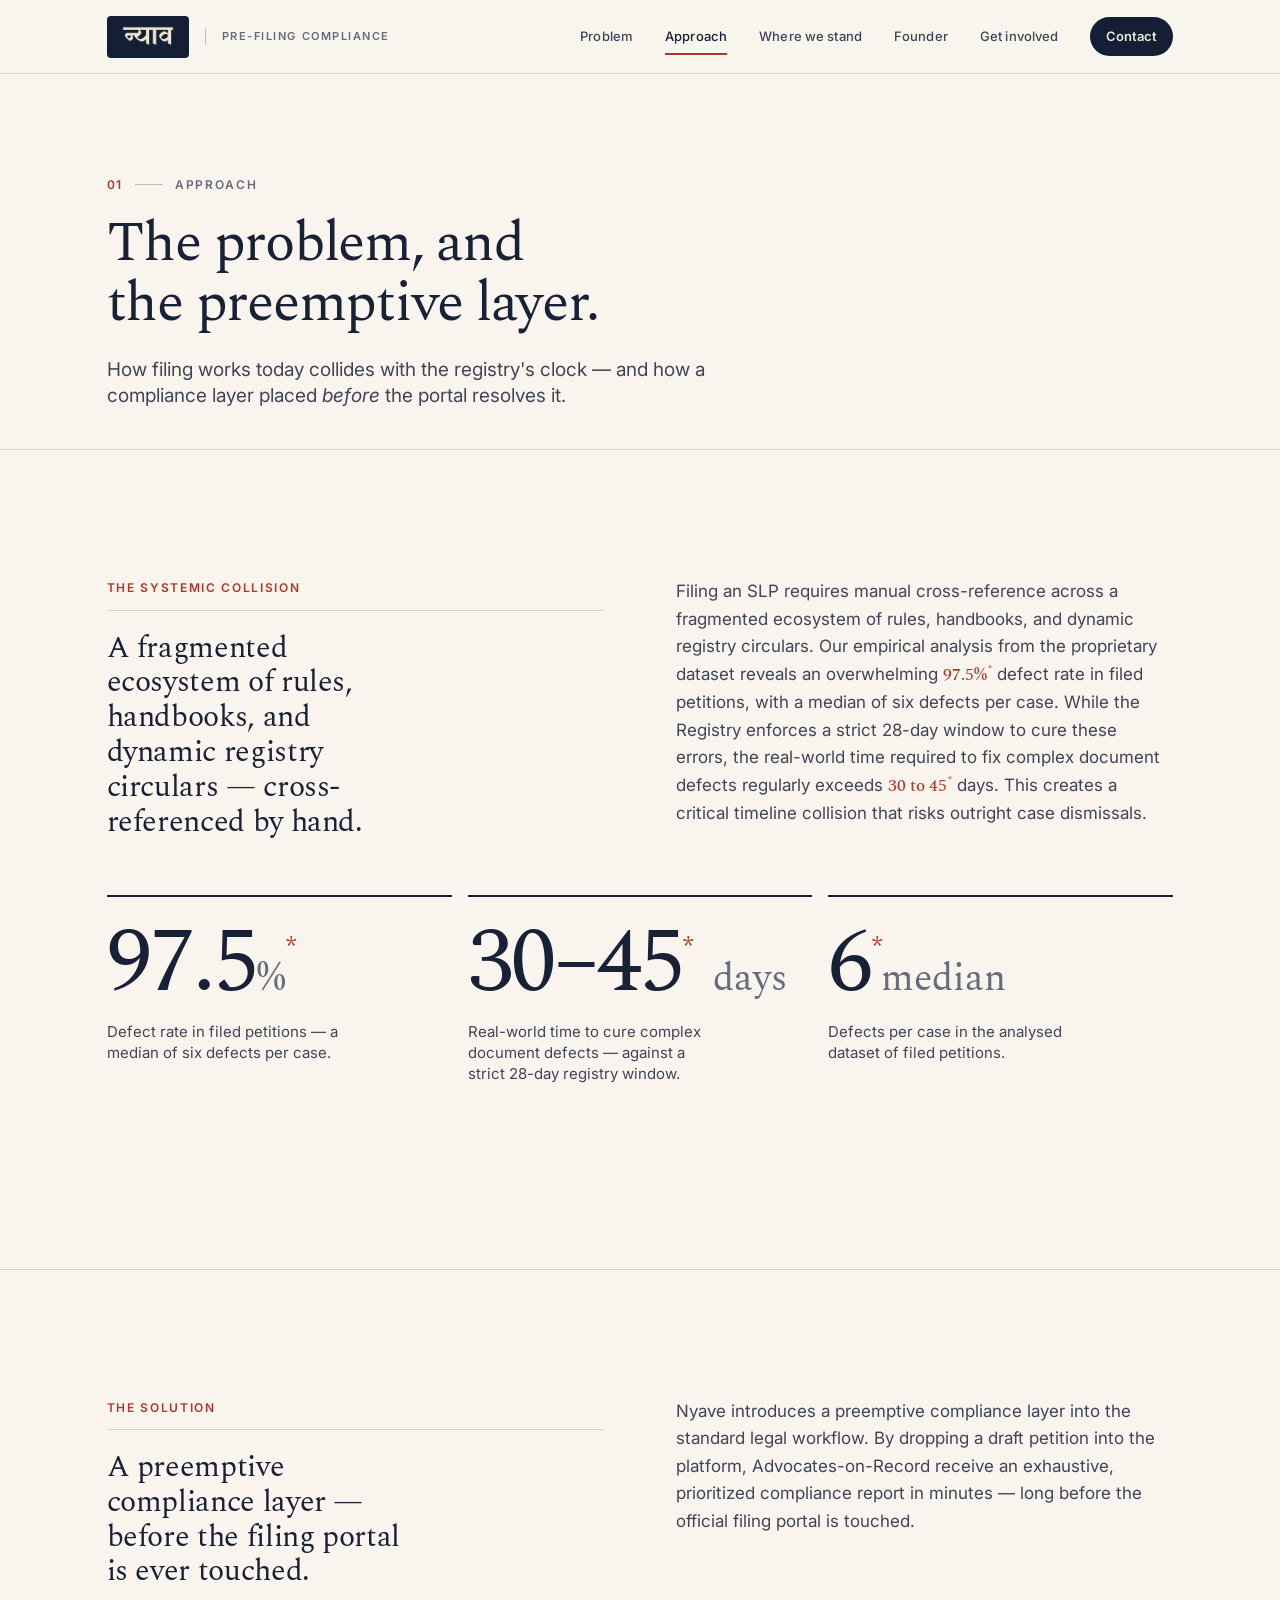
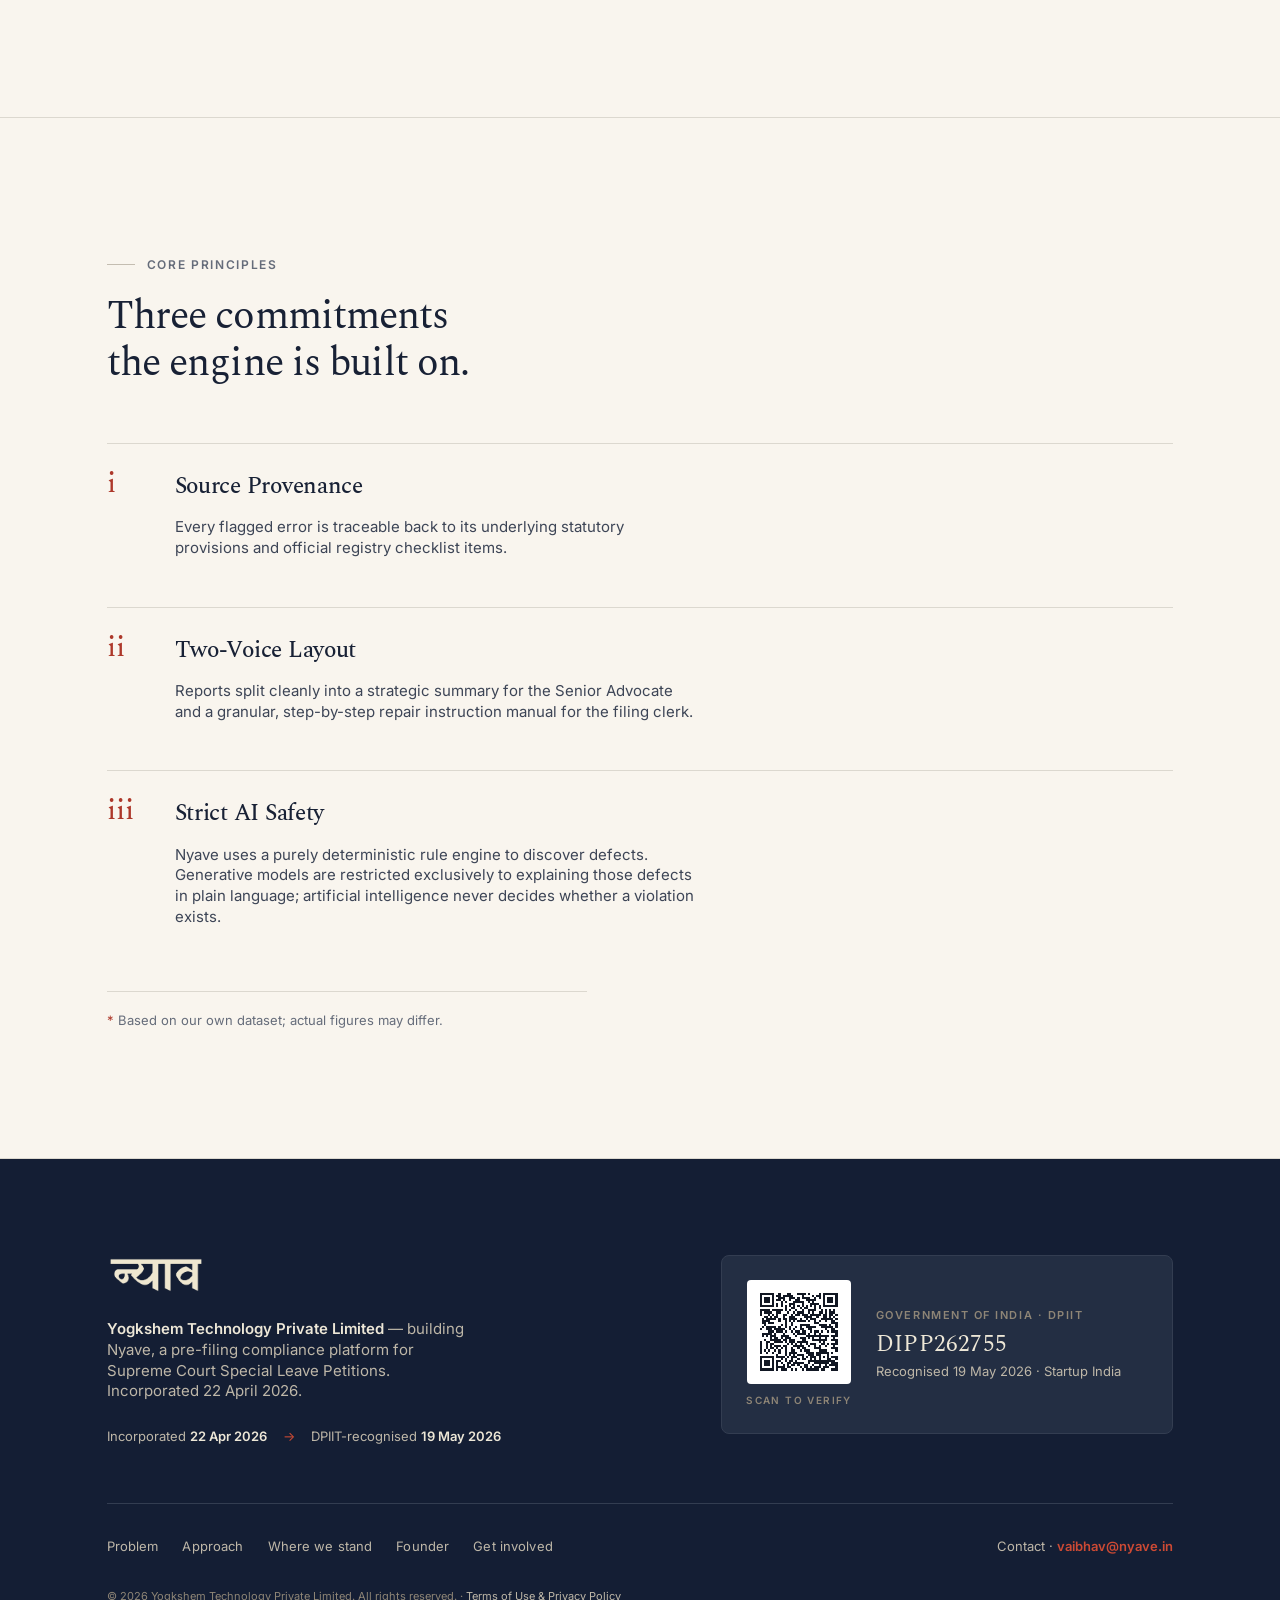
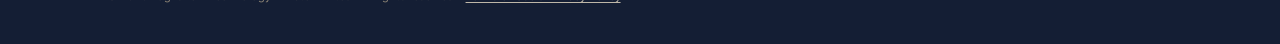
==== commit b9a1811f: "Add OG share image; remove redundant View certificate link Social share card (assets/og.png, 1200x63" ====
--- a/approach.html
+++ b/approach.html
@@ -7,6 +7,10 @@
 <meta name="description" content="Nyave introduces a preemptive compliance layer into the standard legal workflow — catching SLP defects before the registry does.">
 <meta property="og:title" content="Approach — Nyave">
 <meta property="og:description" content="The systemic collision in SLP filing, and the preemptive compliance layer that resolves it.">
+<meta property="og:image" content="https://www.nyave.in/assets/og.png">
+<meta property="og:image:width" content="1200">
+<meta property="og:image:height" content="630">
+<meta name="twitter:card" content="summary_large_image">
 <link rel="preconnect" href="https://fonts.googleapis.com">
 <link rel="preconnect" href="https://fonts.gstatic.com" crossorigin>
 <link href="https://fonts.googleapis.com/css2?family=Inter:wght@400;500;600;700&family=Noto+Serif+Devanagari:wght@500;600;700&family=Spectral:ital,wght@0,300;0,400;0,500;0,600;1,400;1,500&display=swap" rel="stylesheet">
@@ -144,7 +148,6 @@
           <div class="dpiit-label">Government of India · DPIIT</div>
           <div class="dpiit-id">DIPP262755</div>
           <div class="dpiit-date">Recognised 19 May 2026 · Startup India</div>
-          <a class="dpiit-link" href="assets/DPIIT-Certificate.pdf" target="_blank" rel="noopener">View certificate ↗</a>
         </div>
       </div>
     </div>
